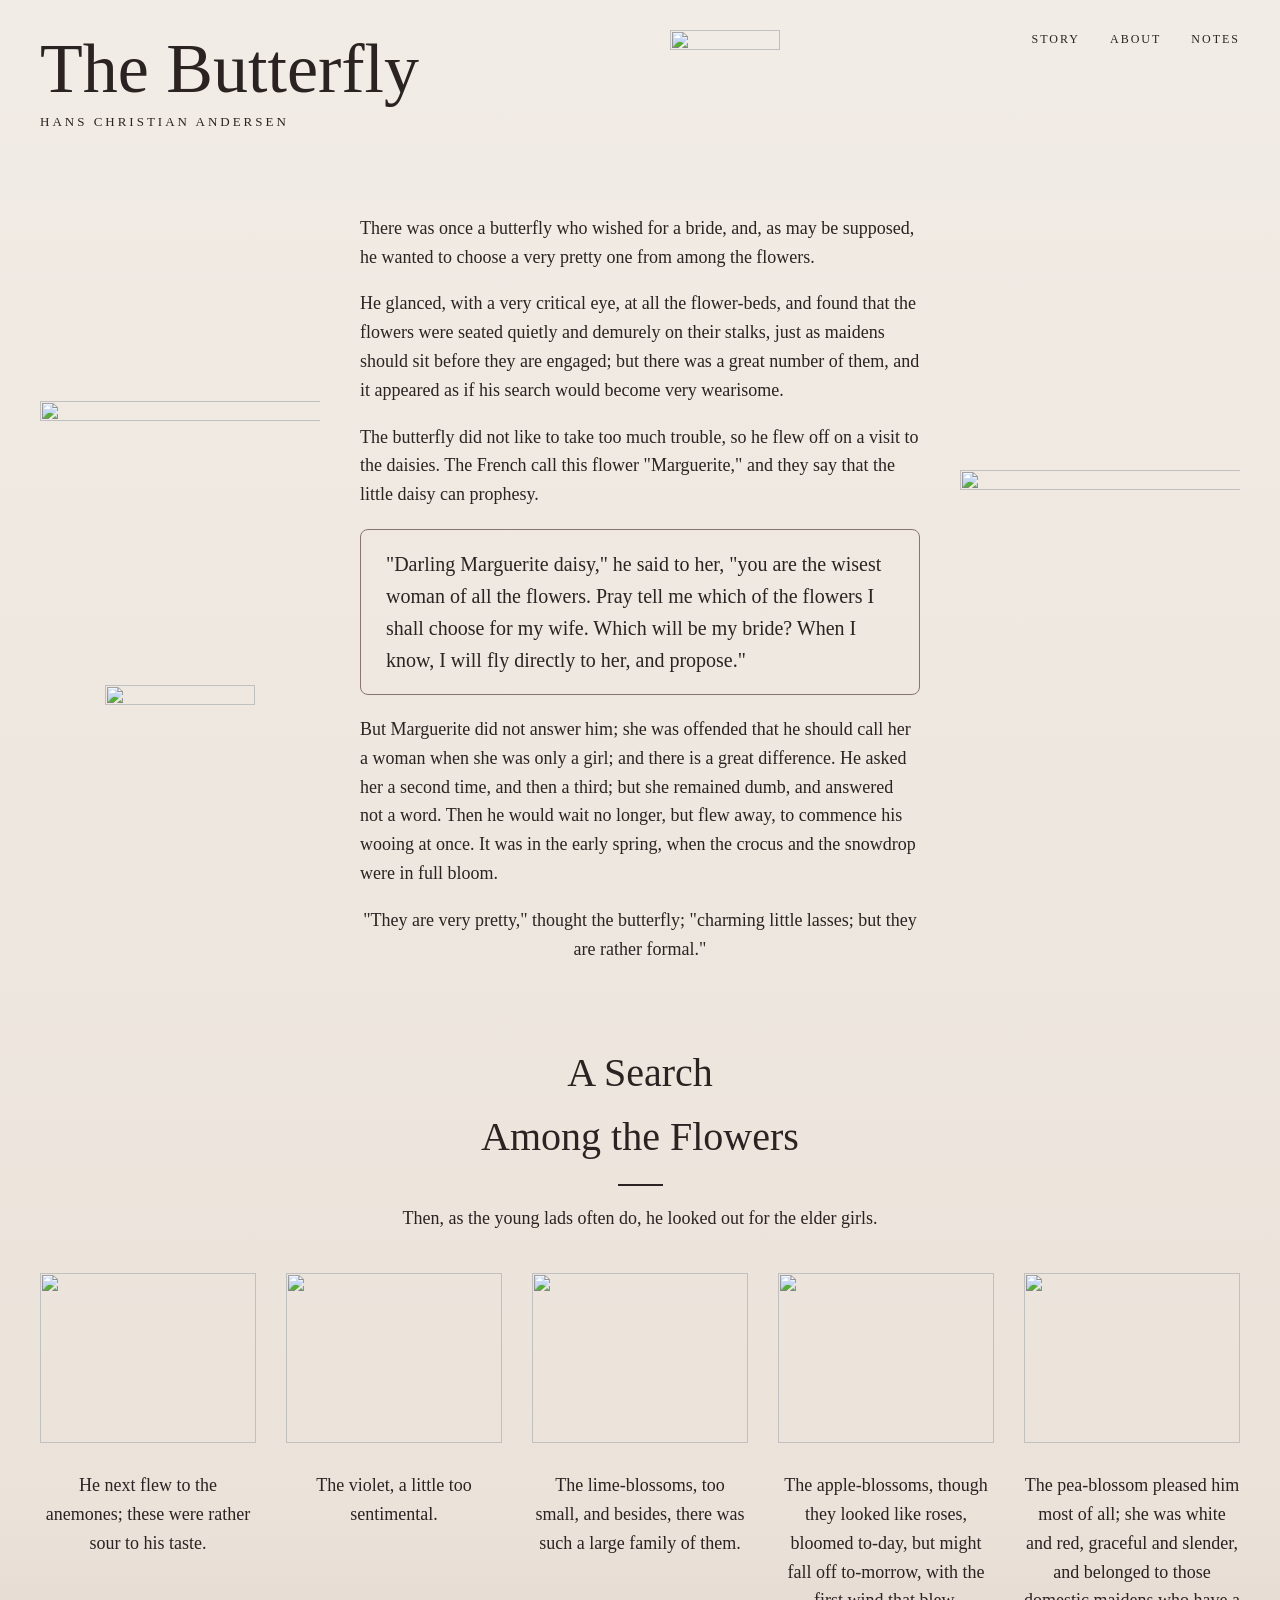
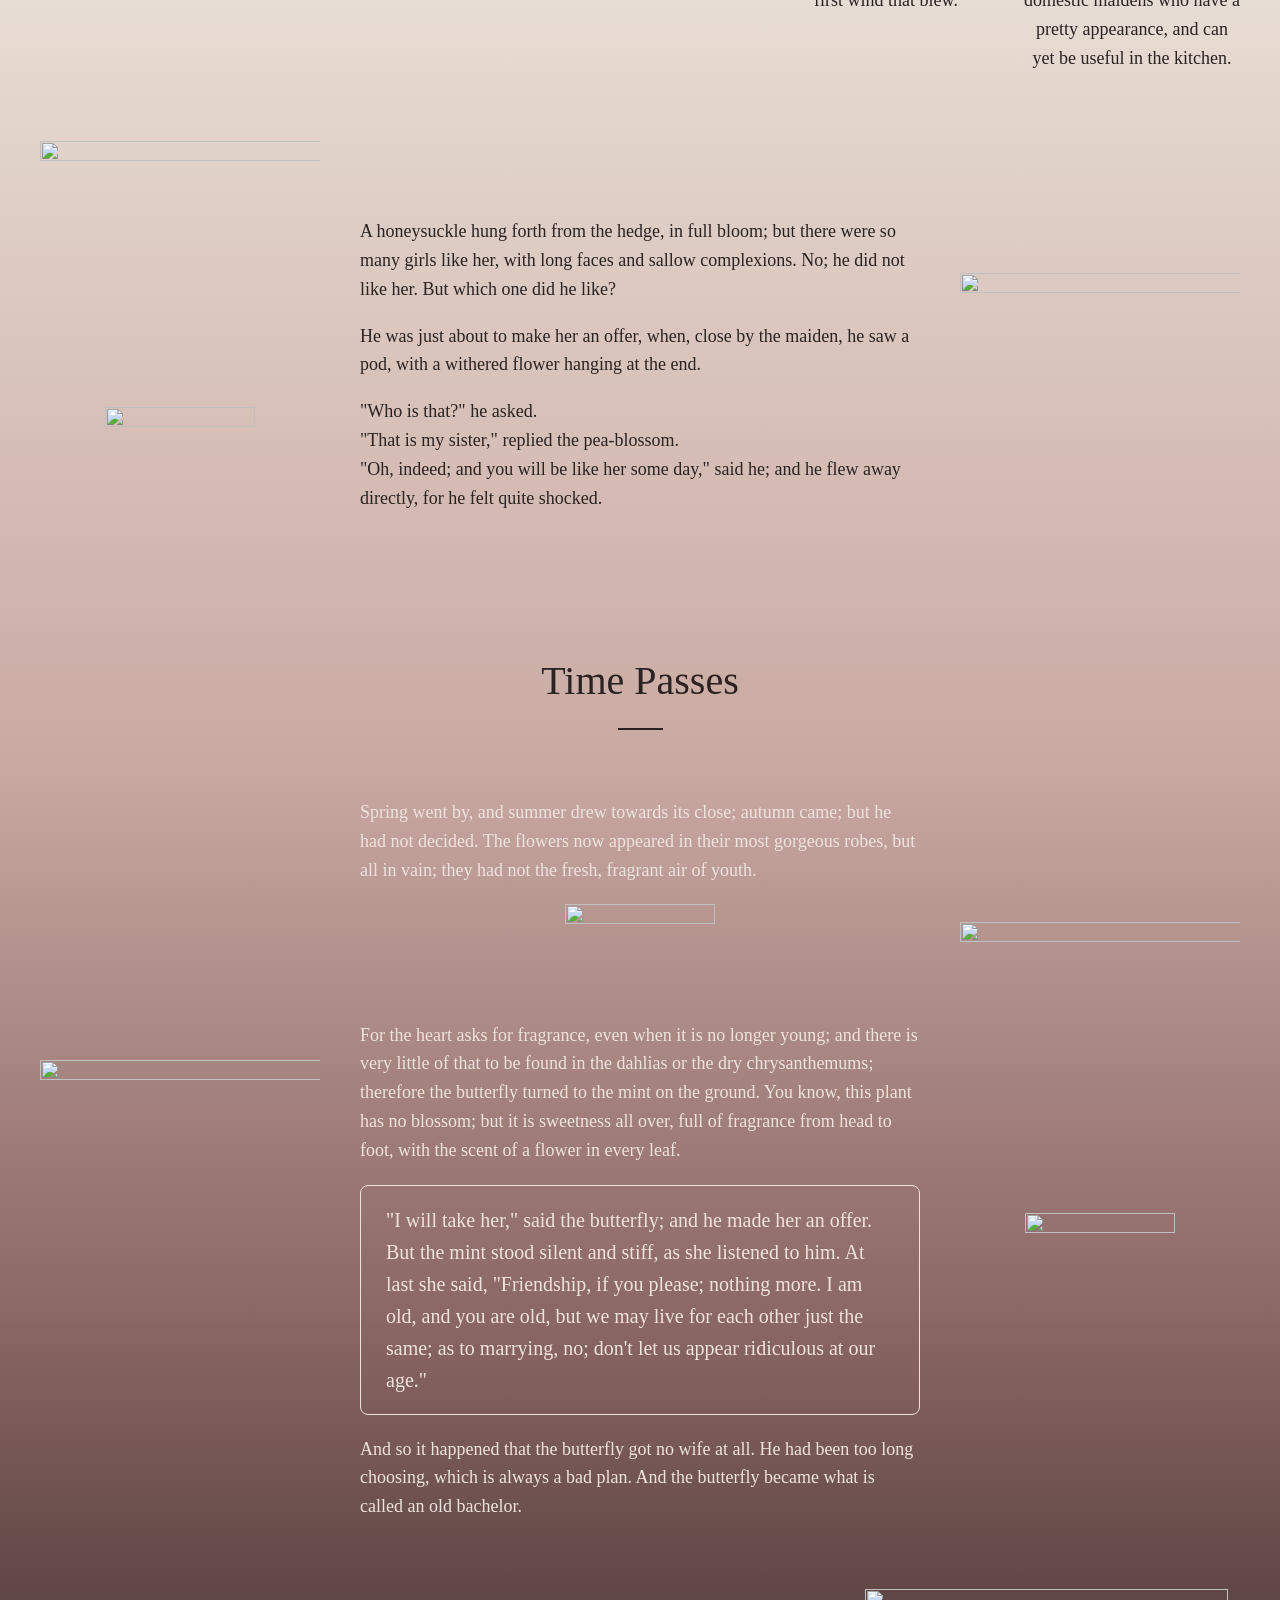
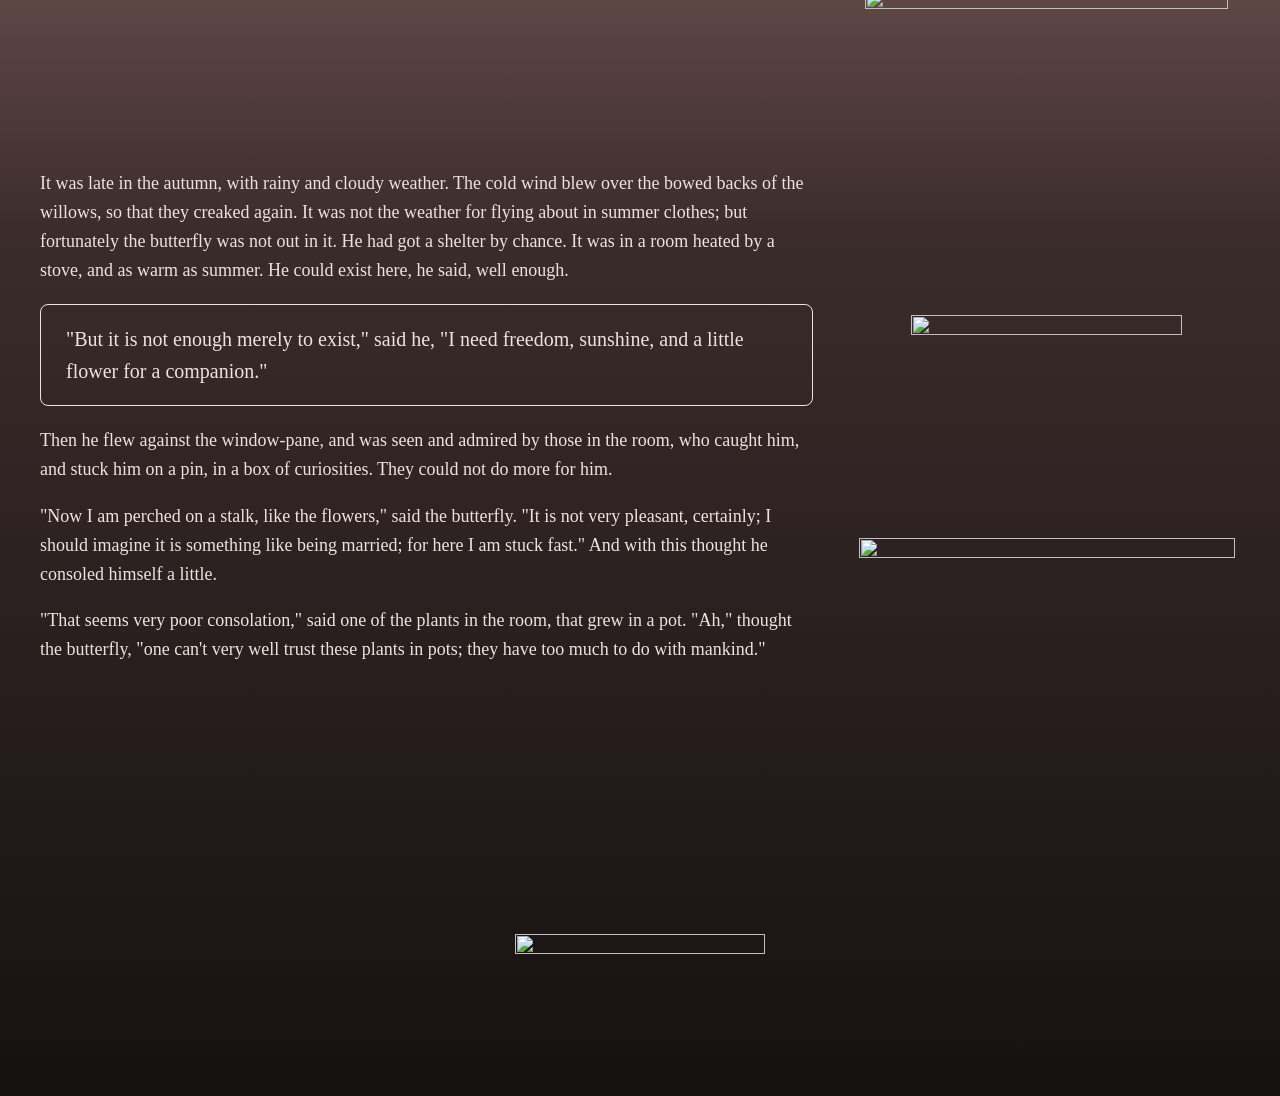
==== Web_Design_Story_Feinstein/index.html @ 8ef88997 "Add files via upload" ====
<!DOCTYPE html>
<html lang="en">
<head>
  <meta charset="UTF-8">
  <meta name="viewport" content="width=device-width, initial-scale=1.0">
  <title>The Butterfly</title>
  <link rel="stylesheet" href="style.css">
</head>
<body>

  <header>
    <div>
      <h1>The Butterfly</h1>
      <p class="author">HANS CHRISTIAN ANDERSEN</p>
    </div>
    <img class="top-butterfly" src="butterfly_assets/01_large_butterfly.png" alt="" width="270" height="271">
    <nav>
      <a href="#">STORY</a>
      <a href="#">ABOUT</a>
      <a href="#">NOTES</a>
    </nav>
  </header>

  <main>

  <section class="row">

    <div class="side">
      <img src="butterfly_assets/05_daisy_bouquet.png" alt="" width="341" height="322">
      <img class="small-img" src="butterfly_assets/02_small_butterflies.png" alt="" width="338" height="206">
    </div>

    <div class="text">
      <p>There was once a butterfly who wished for a bride, and, as may be supposed, he wanted to choose a very pretty one from among the flowers.</p>

      <p>He glanced, with a very critical eye, at all the flower-beds, and found that the flowers were seated quietly and demurely on their stalks, just as maidens should sit before they are engaged; but there was a great number of them, and it appeared as if his search would become very wearisome.</p>

      <p>The butterfly did not like to take too much trouble, so he flew off on a visit to the daisies. The French call this flower "Marguerite," and they say that the little daisy can prophesy.</p>

      <p class="quote">"Darling Marguerite daisy," he said to her, "you are the wisest woman of all the flowers. Pray tell me which of the flowers I shall choose for my wife. Which will be my bride? When I know, I will fly directly to her, and propose."</p>

      <p>But Marguerite did not answer him; she was offended that he should call her a woman when she was only a girl; and there is a great difference. He asked her a second time, and then a third; but she remained dumb, and answered not a word. Then he would wait no longer, but flew away, to commence his wooing at once. It was in the early spring, when the crocus and the snowdrop were in full bloom.</p>

      <p class="center">"They are very pretty," thought the butterfly; "charming little lasses; but they are rather formal."</p>
    </div>

    <div class="side">
      <img src="butterfly_assets/04_snowdrops_crocus.png" alt="" width="368" height="311">
    </div>

  </section>


  <h2>A Search<br>Among the Flowers</h2>
  <p class="center">Then, as the young lads often do, he looked out for the elder girls.</p>

  <section class="flowers">
    <div class="flower">
      <img src="butterfly_assets/06_anemone.png" alt="" width="263" height="268">
      <p>He next flew to the anemones; these were rather sour to his taste.</p>
    </div>
    <div class="flower">
      <img src="butterfly_assets/07_violets.png" alt="" width="251" height="302">
      <p>The violet, a little too sentimental.</p>
    </div>
    <div class="flower">
      <img src="butterfly_assets/08_lime_blossoms.png" alt="" width="240" height="276">
      <p>The lime-blossoms, too small, and besides, there was such a large family of them.</p>
    </div>
    <div class="flower">
      <img src="butterfly_assets/09_apple_blossoms.png" alt="" width="278" height="269">
      <p>The apple-blossoms, though they looked like roses, bloomed to-day, but might fall off to-morrow, with the first wind that blew.</p>
    </div>
    <div class="flower">
      <img src="butterfly_assets/10_pea_blossom.png" alt="" width="302" height="284">
      <p>The pea-blossom pleased him most of all; she was white and red, graceful and slender, and belonged to those domestic maidens who have a pretty appearance, and can yet be useful in the kitchen.</p>
    </div>
  </section>


  <section class="row">

    <div class="side">
      <img src="butterfly_assets/11_honeysuckle.png" alt="" width="306" height="269">
      <img class="small-img" src="butterfly_assets/03_falling_leaves.png" alt="" width="149" height="181">
    </div>

    <div class="text">
      <p>A honeysuckle hung forth from the hedge, in full bloom; but there were so many girls like her, with long faces and sallow complexions. No; he did not like her. But which one did he like?</p>

      <p>He was just about to make her an offer, when, close by the maiden, he saw a pod, with a withered flower hanging at the end.</p>

      <p>"Who is that?" he asked.<br>
        "That is my sister," replied the pea-blossom.<br>
        "Oh, indeed; and you will be like her some day," said he; and he flew away directly, for he felt quite shocked.</p>
    </div>

    <div class="side">
      <img src="butterfly_assets/12_pea_pod.png" alt="" width="350" height="230">
    </div>

  </section>


  <h2>Time Passes</h2>

  <section class="row">

    <div class="side">
      <img src="butterfly_assets/15_mint_leaves.png" alt="" width="399" height="285">
    </div>

    <div class="text light">
      <p>Spring went by, and summer drew towards its close; autumn came; but he had not decided. The flowers now appeared in their most gorgeous robes, but all in vain; they had not the fresh, fragrant air of youth.</p>

      <img class="small-img" src="butterfly_assets/13_autumn_leaves_cluster.png" alt="" width="346" height="222">

      <p>For the heart asks for fragrance, even when it is no longer young; and there is very little of that to be found in the dahlias or the dry chrysanthemums; therefore the butterfly turned to the mint on the ground. You know, this plant has no blossom; but it is sweetness all over, full of fragrance from head to foot, with the scent of a flower in every leaf.</p>

      <p class="quote">"I will take her," said the butterfly; and he made her an offer. But the mint stood silent and stiff, as she listened to him. At last she said, "Friendship, if you please; nothing more. I am old, and you are old, but we may live for each other just the same; as to marrying, no; don't let us appear ridiculous at our age."</p>

      <p>And so it happened that the butterfly got no wife at all. He had been too long choosing, which is always a bad plan. And the butterfly became what is called an old bachelor.</p>
    </div>

    <div class="side">
      <img src="butterfly_assets/14_autumn_dahlias.png" alt="" width="333" height="322">
      <img class="small-img" src="butterfly_assets/16_autumn_butterfly.png" alt="" width="220" height="270">
    </div>

  </section>


  <section class="row light">

    <div class="text">
      <p>It was late in the autumn, with rainy and cloudy weather. The cold wind blew over the bowed backs of the willows, so that they creaked again. It was not the weather for flying about in summer clothes; but fortunately the butterfly was not out in it. He had got a shelter by chance. It was in a room heated by a stove, and as warm as summer. He could exist here, he said, well enough.</p>

      <p class="quote">"But it is not enough merely to exist," said he, "I need freedom, sunshine, and a little flower for a companion."</p>

      <p>Then he flew against the window-pane, and was seen and admired by those in the room, who caught him, and stuck him on a pin, in a box of curiosities. They could not do more for him.</p>

      <p>"Now I am perched on a stalk, like the flowers," said the butterfly. "It is not very pleasant, certainly; I should imagine it is something like being married; for here I am stuck fast." And with this thought he consoled himself a little.</p>

      <p>"That seems very poor consolation," said one of the plants in the room, that grew in a pot. "Ah," thought the butterfly, "one can't very well trust these plants in pots; they have too much to do with mankind."</p>
    </div>

    <div class="side">
      <img src="butterfly_assets/17_rainy_window.png" alt="" width="363" height="306">
      <img src="butterfly_assets/18_pinned_butterfly.png" alt="" width="271" height="203">
      <img src="butterfly_assets/19_stove_and_books.png" alt="" width="376" height="306">
    </div>

  </section>

  </main>

  <footer>
    <img src="butterfly_assets/20_butterfly_divider.png" alt="" width="432" height="107">
  </footer>

</body>
</html>
---- Web_Design_Story_Feinstein/style.css ----
*,
*::before,
*::after {
  box-sizing: border-box;
}

html {
  background-color: #f1ece5;
  background-image:
    url("butterfly_assets/background.jpg"),
    linear-gradient(#f1ece5 0%, #ebe3da 35%, #c9a9a2 55%, #8a6664 68%, #3a2c2b 80%, #161111 100%);
  background-size: 100% 100%;
  background-repeat: no-repeat;
  min-height: 100vh;
}

body {
  margin: 0 auto;
  max-width: 1300px;
  padding: 0 40px 60px;
  font-family: Georgia, "Times New Roman", serif;
  font-size: 18px;
  line-height: 1.6;
  color: #2b2322;
}

img {
  max-width: 100%;
  height: auto;
}


/* ---------- header ---------- */

header {
  display: flex;
  justify-content: space-between;
  align-items: flex-start;
  gap: 24px;
  padding-top: 30px;
}

h1 {
  font-size: 70px;
  font-weight: normal;
  margin: 0;
  line-height: 1.1;
}

.author {
  font-size: 13px;
  letter-spacing: 3px;
  margin-top: 5px;
}

.top-butterfly {
  width: 110px;
  flex-shrink: 0;
}

nav {
  display: flex;
  gap: 30px;
  flex-shrink: 0;
}

nav a {
  color: inherit;
  text-decoration: none;
  font-size: 12px;
  letter-spacing: 2px;
}

nav a:hover,
nav a:focus-visible {
  text-decoration: underline;
}


/* ---------- two and three column rows ---------- */

.row {
  display: flex;
  align-items: center;
  gap: 40px;
  margin: 50px 0;
}

.side {
  flex: 1 1 0;
  min-width: 0;
  text-align: center;
}

.text {
  flex: 2 1 0;
  min-width: 0;
}

.side img {
  display: block;
  margin: 0 auto 20px;
}

.side img:last-child {
  margin-bottom: 0;
}


/* ---------- headings ---------- */

h2 {
  text-align: center;
  font-size: 40px;
  font-weight: normal;
  margin: 60px 0 10px;
}

h2::after {
  content: "";
  display: block;
  width: 45px;
  height: 2px;
  background: currentColor;
  margin: 15px auto;
}


/* ---------- the five flowers ---------- */

.flowers {
  display: flex;
  flex-wrap: wrap;
  gap: 30px;
  margin: 40px 0;
}

.flower {
  flex: 1 1 160px;
  min-width: 0;
  text-align: center;
}

.flower img {
  width: 100%;
  height: 170px;
  object-fit: contain;
  margin-bottom: 10px;
}


/* ---------- utilities ---------- */

.center {
  text-align: center;
}

.small-img {
  width: 150px;
  display: block;
  margin: 20px auto;
}

.quote {
  border: 1px solid #8a7470;
  border-radius: 8px;
  padding: 18px 25px;
  font-size: 20px;
}

.light {
  color: #eee3dc;
}

.light .quote {
  border-color: #eee3dc;
}


/* ---------- footer ---------- */

footer {
  text-align: center;
  padding: 40px 0;
}

footer img {
  width: 250px;
  margin: 0 auto;
}


/* ---------- responsive ---------- */

@media (max-width: 1000px) {
  .flower {
    flex-basis: calc(33.333% - 20px);
  }

  h1 {
    font-size: 56px;
  }
}

@media (max-width: 700px) {
  body {
    padding: 0 20px 40px;
  }

  header,
  .row {
    flex-direction: column;
    align-items: center;
    text-align: center;
  }

  .text {
    text-align: left;
  }

  .flower {
    flex-basis: 100%;
  }

  .flower img {
    height: auto;
    max-height: 220px;
  }

  h1 {
    font-size: 48px;
  }

  h2 {
    font-size: 30px;
  }

  .quote {
    font-size: 18px;
    padding: 15px 18px;
  }
}
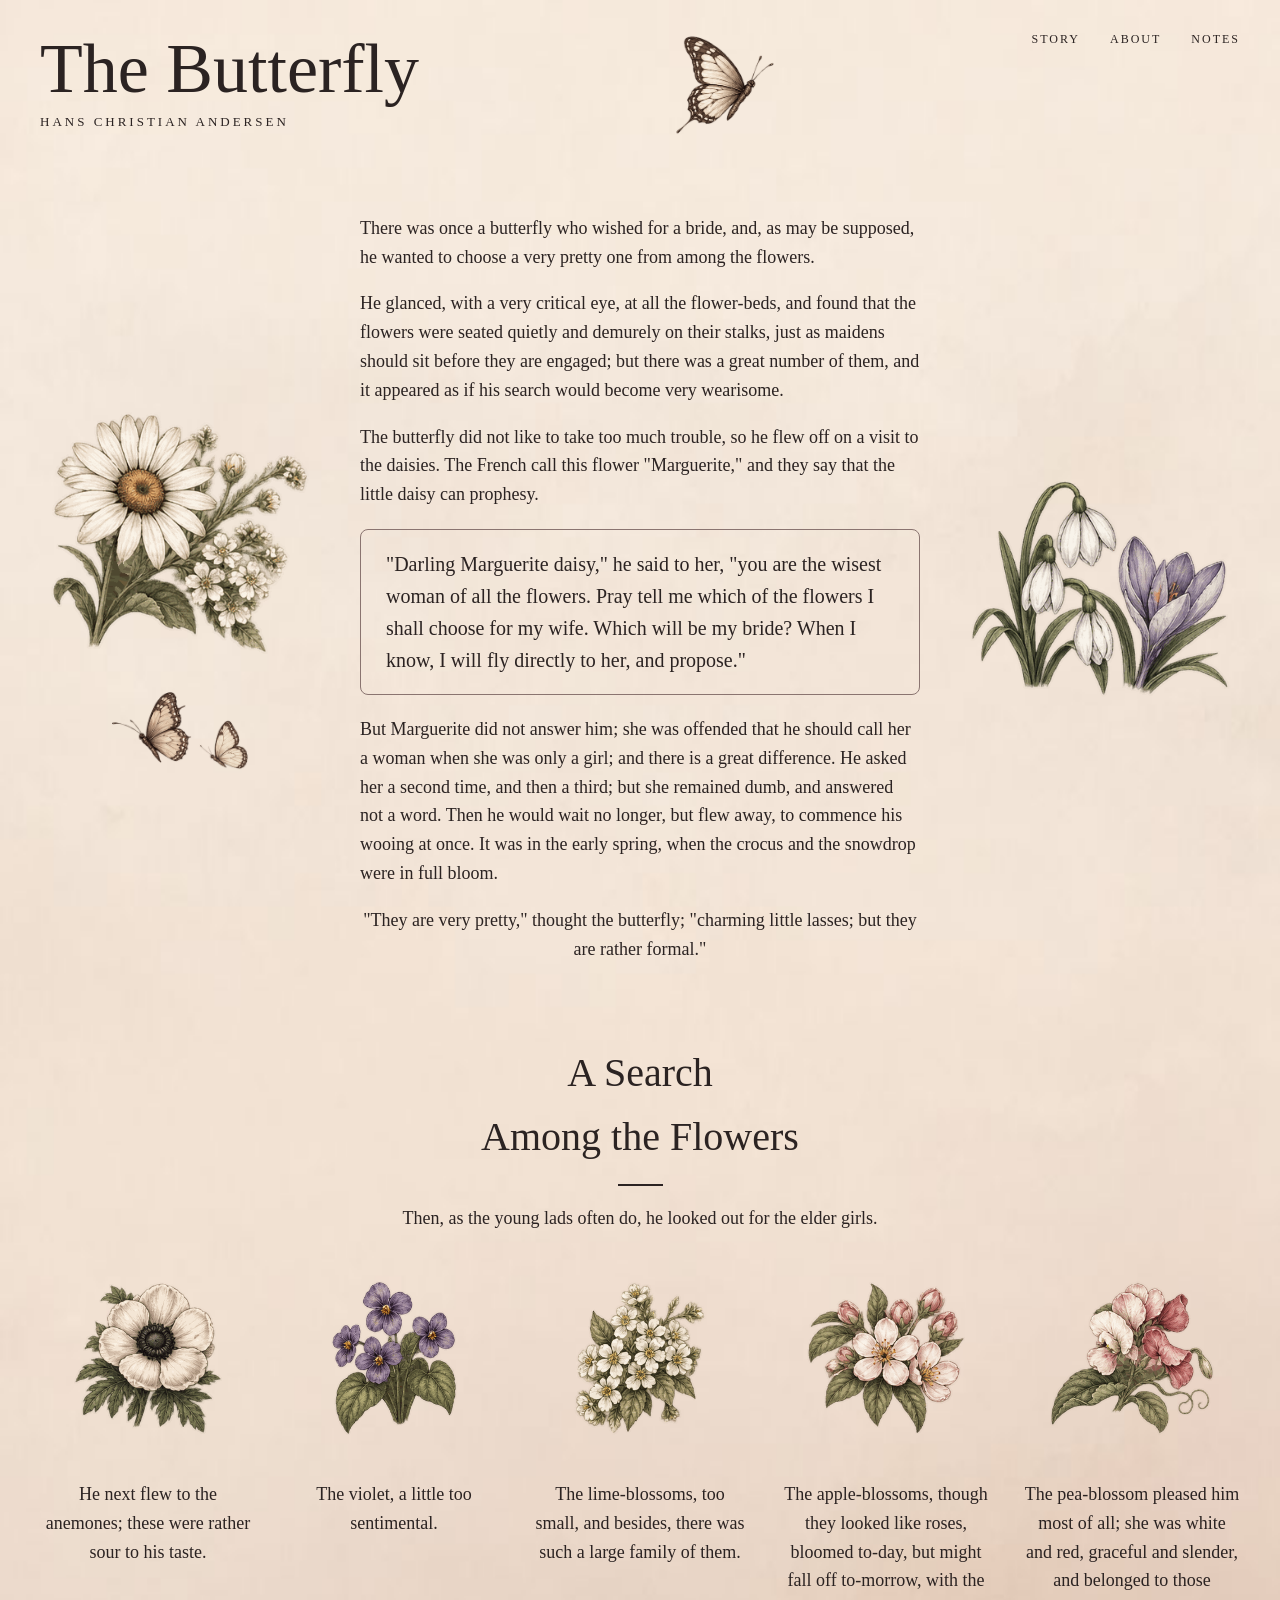
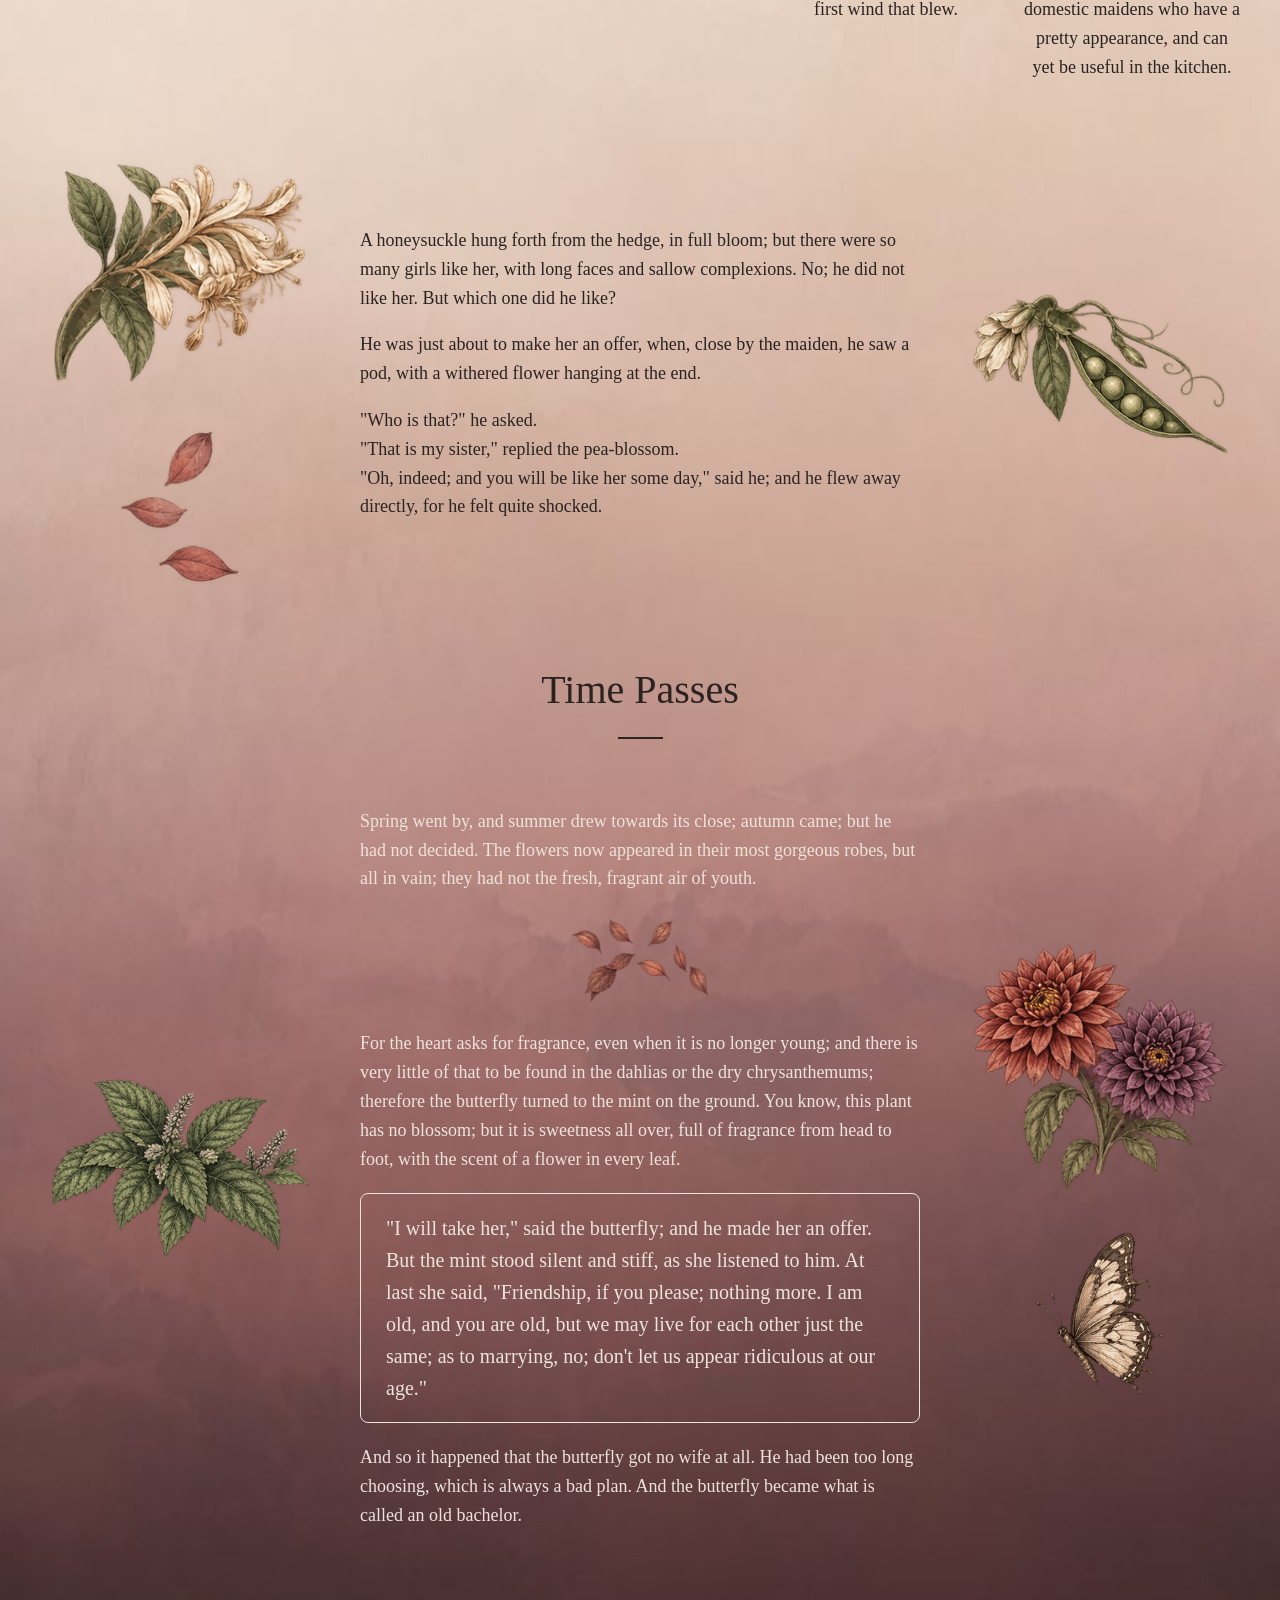
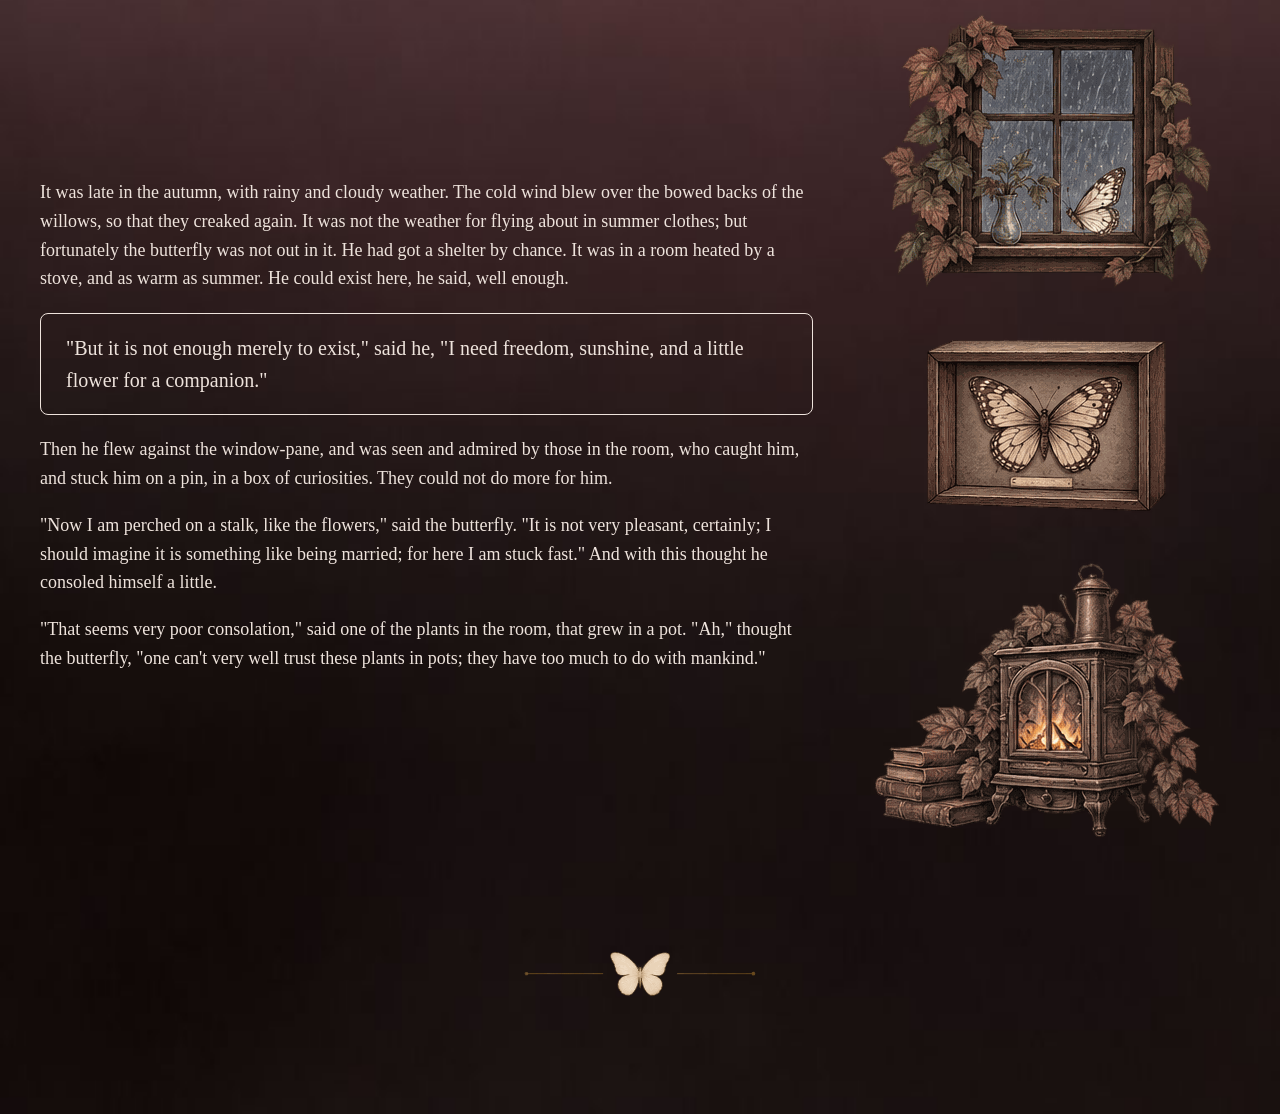
==== commit 13ab0578: "Add files via upload" ====
--- a/Web_Design_Story_Feinstein/index.html
+++ b/Web_Design_Story_Feinstein/index.html
@@ -13,7 +13,7 @@
       <h1>The Butterfly</h1>
       <p class="author">HANS CHRISTIAN ANDERSEN</p>
     </div>
-    <img class="top-butterfly" src="butterfly_assets/01_large_butterfly.png" alt="" width="270" height="271">
+    <img class="top-butterfly" src="images/01_large_butterfly.png" alt="" width="270" height="271">
     <nav>
       <a href="#">STORY</a>
       <a href="#">ABOUT</a>
@@ -26,8 +26,8 @@
   <section class="row">
 
     <div class="side">
-      <img src="butterfly_assets/05_daisy_bouquet.png" alt="" width="341" height="322">
-      <img class="small-img" src="butterfly_assets/02_small_butterflies.png" alt="" width="338" height="206">
+      <img src="images/05_daisy_bouquet.png" alt="" width="341" height="322">
+      <img class="small-img" src="images/02_small_butterflies.png" alt="" width="338" height="206">
     </div>
 
     <div class="text">
@@ -45,7 +45,7 @@
     </div>
 
     <div class="side">
-      <img src="butterfly_assets/04_snowdrops_crocus.png" alt="" width="368" height="311">
+      <img src="images/04_snowdrops_crocus.png" alt="" width="368" height="311">
     </div>
 
   </section>
@@ -56,23 +56,23 @@
 
   <section class="flowers">
     <div class="flower">
-      <img src="butterfly_assets/06_anemone.png" alt="" width="263" height="268">
+      <img src="images/06_anemone.png" alt="" width="263" height="268">
       <p>He next flew to the anemones; these were rather sour to his taste.</p>
     </div>
     <div class="flower">
-      <img src="butterfly_assets/07_violets.png" alt="" width="251" height="302">
+      <img src="images/07_violets.png" alt="" width="251" height="302">
       <p>The violet, a little too sentimental.</p>
     </div>
     <div class="flower">
-      <img src="butterfly_assets/08_lime_blossoms.png" alt="" width="240" height="276">
+      <img src="images/08_lime_blossoms.png" alt="" width="240" height="276">
       <p>The lime-blossoms, too small, and besides, there was such a large family of them.</p>
     </div>
     <div class="flower">
-      <img src="butterfly_assets/09_apple_blossoms.png" alt="" width="278" height="269">
+      <img src="images/09_apple_blossoms.png" alt="" width="278" height="269">
       <p>The apple-blossoms, though they looked like roses, bloomed to-day, but might fall off to-morrow, with the first wind that blew.</p>
     </div>
     <div class="flower">
-      <img src="butterfly_assets/10_pea_blossom.png" alt="" width="302" height="284">
+      <img src="images/10_pea_blossom.png" alt="" width="302" height="284">
       <p>The pea-blossom pleased him most of all; she was white and red, graceful and slender, and belonged to those domestic maidens who have a pretty appearance, and can yet be useful in the kitchen.</p>
     </div>
   </section>
@@ -81,8 +81,8 @@
   <section class="row">
 
     <div class="side">
-      <img src="butterfly_assets/11_honeysuckle.png" alt="" width="306" height="269">
-      <img class="small-img" src="butterfly_assets/03_falling_leaves.png" alt="" width="149" height="181">
+      <img src="images/11_honeysuckle.png" alt="" width="306" height="269">
+      <img class="small-img" src="images/03_falling_leaves.png" alt="" width="149" height="181">
     </div>
 
     <div class="text">
@@ -96,7 +96,7 @@
     </div>
 
     <div class="side">
-      <img src="butterfly_assets/12_pea_pod.png" alt="" width="350" height="230">
+      <img src="images/12_pea_pod.png" alt="" width="350" height="230">
     </div>
 
   </section>
@@ -107,13 +107,13 @@
   <section class="row">
 
     <div class="side">
-      <img src="butterfly_assets/15_mint_leaves.png" alt="" width="399" height="285">
+      <img src="images/15_mint_leaves.png" alt="" width="399" height="285">
     </div>
 
     <div class="text light">
       <p>Spring went by, and summer drew towards its close; autumn came; but he had not decided. The flowers now appeared in their most gorgeous robes, but all in vain; they had not the fresh, fragrant air of youth.</p>
 
-      <img class="small-img" src="butterfly_assets/13_autumn_leaves_cluster.png" alt="" width="346" height="222">
+      <img class="small-img" src="images/13_autumn_leaves_cluster.png" alt="" width="346" height="222">
 
       <p>For the heart asks for fragrance, even when it is no longer young; and there is very little of that to be found in the dahlias or the dry chrysanthemums; therefore the butterfly turned to the mint on the ground. You know, this plant has no blossom; but it is sweetness all over, full of fragrance from head to foot, with the scent of a flower in every leaf.</p>
 
@@ -123,8 +123,8 @@
     </div>
 
     <div class="side">
-      <img src="butterfly_assets/14_autumn_dahlias.png" alt="" width="333" height="322">
-      <img class="small-img" src="butterfly_assets/16_autumn_butterfly.png" alt="" width="220" height="270">
+      <img src="images/14_autumn_dahlias.png" alt="" width="333" height="322">
+      <img class="small-img" src="images/16_autumn_butterfly.png" alt="" width="220" height="270">
     </div>
 
   </section>
@@ -145,9 +145,9 @@
     </div>
 
     <div class="side">
-      <img src="butterfly_assets/17_rainy_window.png" alt="" width="363" height="306">
-      <img src="butterfly_assets/18_pinned_butterfly.png" alt="" width="271" height="203">
-      <img src="butterfly_assets/19_stove_and_books.png" alt="" width="376" height="306">
+      <img src="images/17_rainy_window.png" alt="" width="363" height="306">
+      <img src="images/18_pinned_butterfly.png" alt="" width="271" height="203">
+      <img src="images/19_stove_and_books.png" alt="" width="376" height="306">
     </div>
 
   </section>
@@ -155,7 +155,7 @@
   </main>
 
   <footer>
-    <img src="butterfly_assets/20_butterfly_divider.png" alt="" width="432" height="107">
+    <img src="images/20_butterfly_divider.png" alt="" width="432" height="107">
   </footer>
 
 </body>
--- a/Web_Design_Story_Feinstein/style.css
+++ b/Web_Design_Story_Feinstein/style.css
@@ -7,7 +7,7 @@
 html {
   background-color: #f1ece5;
   background-image:
-    url("butterfly_assets/background.jpg"),
+    url("images/background.jpg"),
     linear-gradient(#f1ece5 0%, #ebe3da 35%, #c9a9a2 55%, #8a6664 68%, #3a2c2b 80%, #161111 100%);
   background-size: 100% 100%;
   background-repeat: no-repeat;
